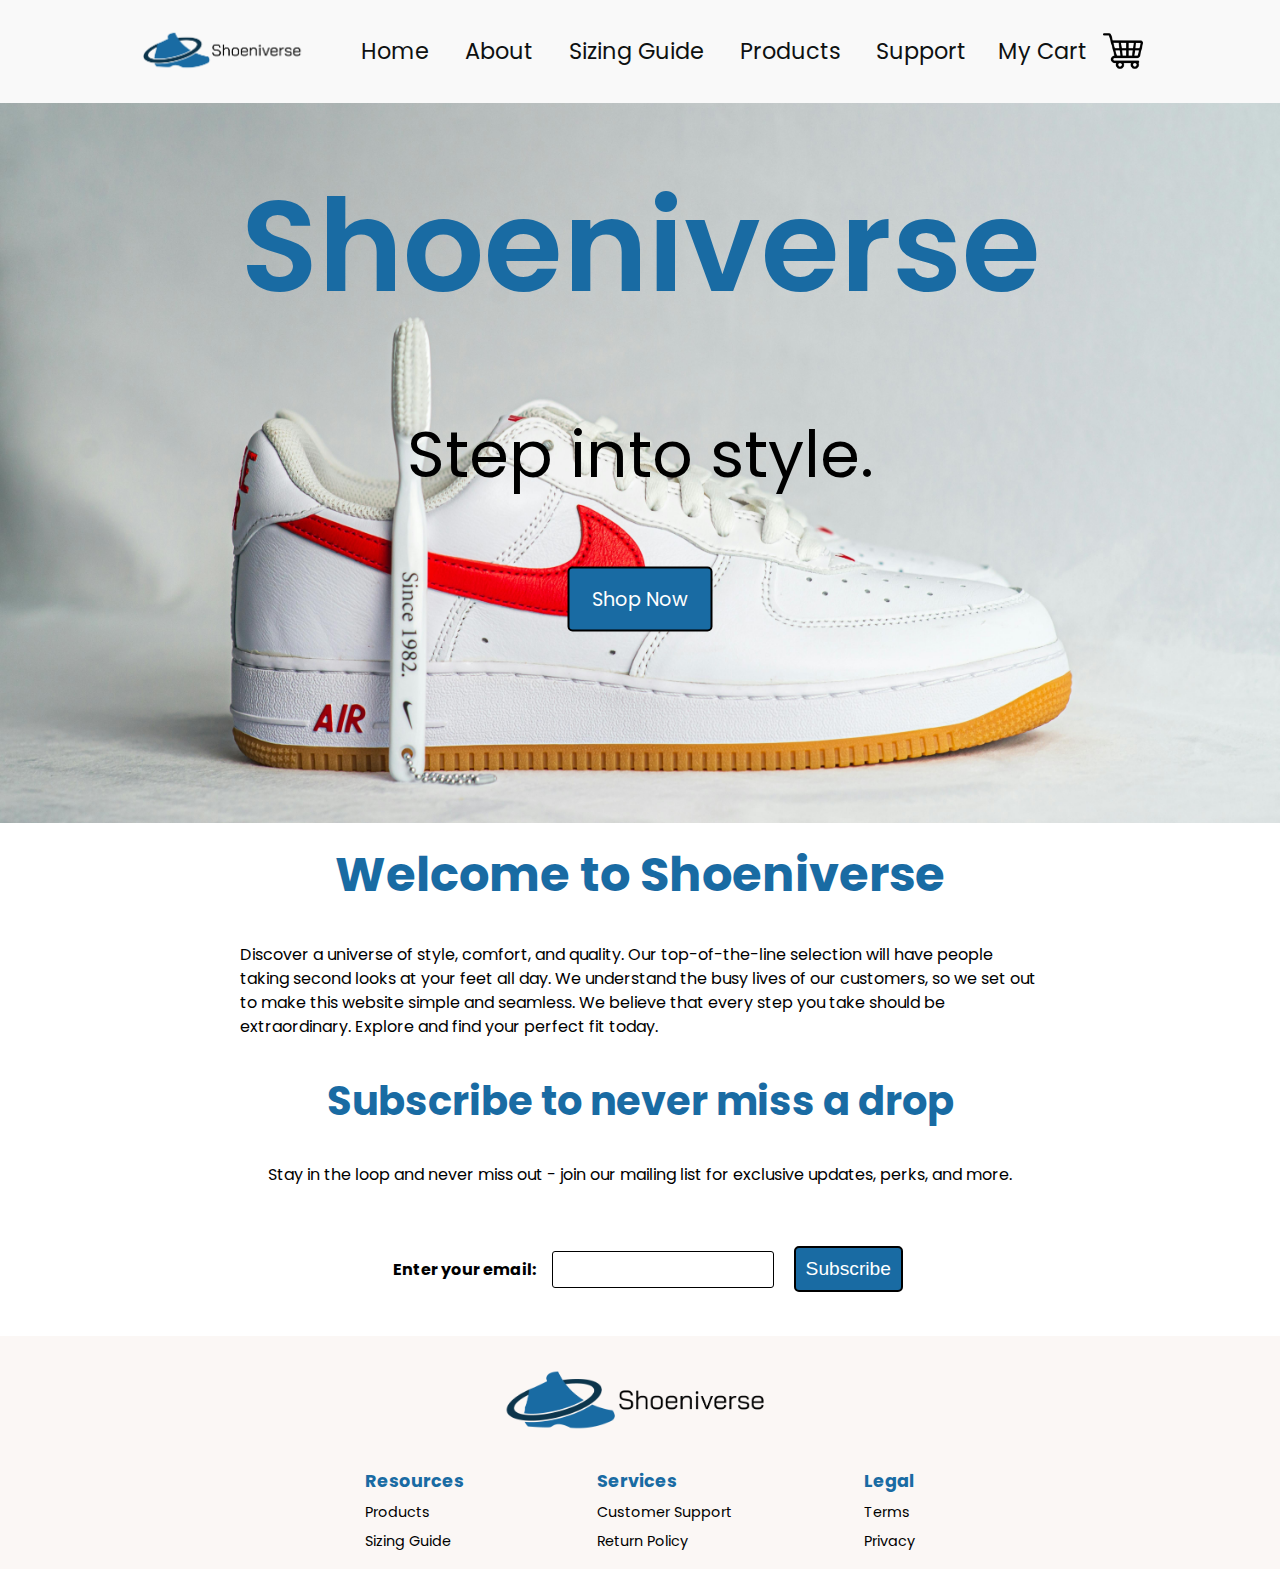
==== index.html @ a1580cce "Merge branch 'confirmationBox' into form-and-confirmation" ====
<!DOCTYPE html>
<html lang="en">

<head>
    <meta charset="UTF-8">
    <meta name="viewport" content="width=device-width, initial-scale=1.0">
    <title>Shoeniverse | Home</title>
    <link rel="stylesheet" href="styles/main.css">
    <link rel="stylesheet" href="styles/home.css">
    <script src="scripts/script.js" defer></script>
</head>

<body>
    <header>
        <nav>
            <img id="nav-logo" src="img/shoeniverseLogo.png" alt="logo of a shoe surrounded by a ring of Saturn"
                width="1421" height="572">
            <div class="navLinks">
                <a href="index.html">Home</a>
                <a href="about.html">About</a>
                <a href="sizing.html">Sizing Guide</a>
                <a href="product.html">Products</a>
                <a href="faq.html">Support</a>
            </div>
            <div class="rightNav">
                <a href="cart.html">My Cart</a>
                <img src="img/shopping-cart.png" alt="" height="40">
            </div>
        </nav>
    </header>

    <section class="heroImg">
        <div class="heroText">
            <h1>Shoeniverse</h1>
            <p>Step into style.</p>
            <a href="product.html" class="heroButton">Shop Now</a>
        </div>
    </section>

    <section class="welcome">
        <h2>Welcome to Shoeniverse</h2>
        <p>Discover a universe of style, comfort, and quality. Our top-of-the-line selection will have people taking second looks at your feet all day. We understand the busy lives of our customers, so we set out to make this website simple and seamless. We believe that every step you take should be extraordinary. Explore and find your perfect fit today.</p>
    </section>

    <section class="newsletter">
        <div class="newsletterText">
            <h3>Subscribe to never miss a drop</h3>
            <p>Stay in the loop and never miss out - join our mailing list for exclusive updates, perks, and more.</p>
            <div class="newsletterBox">
                <label for="email">Enter your email:</label>
                <input type="email" id="newsletterEmail" name="email"
                    pattern="[A-Za-z0-9\._%+\-]+@[A-Za-z0-9\.\-]+\.[A-Za-z]{2,}">
                <button id="emailButton">Subscribe</button>
            </div>
        </div>
    </section>

    <footer>
        <img id="footerLogo" src="img/shoeniverseLogo.png" alt="logo of a shoe surrounded by a ring of Saturn"
            width="1421" height="572">
        <div class="footerElements">
            <div class="footerLinks">
                <h4>Resources</h4>
                <p>Products</p>
                <p>Sizing Guide</p>
            </div>
            <div class="footerLinks">
                <h4>Services</h4>
                <p>Customer Support</p>
                <p>Return Policy</p>
            </div>
            <div class="footerLinks">
                <h4>Legal</h4>
                <p>Terms</p>
                <p>Privacy</p>
            </div>
        </div>
    </footer>
</body>

</html>
---- styles/main.css ----
@import url("https://fonts.googleapis.com/css2?family=Open+Sans:ital,wght@0,300..800;1,300..800&family=Poppins:ital,wght@0,100;0,200;0,300;0,400;0,500;0,600;0,700;0,800;0,900;1,100;1,200;1,300;1,400;1,500;1,600;1,700;1,800;1,900&display=swap");

* {
  box-sizing: border-box;
}

/* ========== Global ======== */
body {
  font-family: "Poppins", sans-serif;
  margin: 0 auto;
}

body main {
  max-width: 80ch;
  margin: 0 auto;
  padding: 0.5rem;
}

h1 {
  font-size: 3.5rem;
  color: #196ba3;
  margin: 1rem 0;
}

h2 {
  font-size: 3rem;
  color: #196ba3;
  margin: 1rem 0;
}

h3 {
  font-size: 2.5rem;
  color: #196ba3;
  margin: 1rem 0;
}

h4 {
  font-size: 2rem;
  color: #196ba3;
  margin: 1rem 0;
}

p {
  font-size: 1rem;
  line-height: 1.5;
}

/* ========== Nav Bar ======== */
#nav-logo {
  width: 11rem;
  height: auto;
}

nav {
  background-color: #f9f9f9;
  padding: 1rem;
  display: flex;
  flex-wrap: wrap;
  justify-content: center;
  align-items: center;
}

nav a {
  white-space: nowrap;
  text-decoration: none;
  color: #0e1111;
  font-size: 1.4rem;
  padding: 0 1rem;
}

nav a:hover {
  color: #196ba3;
}

.navLinks {
  display: inline-block;
  margin-left: 2rem;
}

.rightNav {
  display: flex;
  align-items: center;
}

/* Footer */

footer {
  background-color: #fbf7f5;
  padding: 0.5rem;
}

#footerLogo {
  display: block;
  margin: 0 auto;
  width: 18rem;
  height: auto;
}

.footerElements {
  max-width: 80ch;
  margin: 0 auto;
  display: flex;

  flex-direction: row;
  justify-content: space-evenly;
}

.footerElements h4 {
  font-size: 1.1rem;
  margin: 0.5rem 0;
}

.footerElements p {
  font-size: 0.9rem;
  margin: 0.5rem 0;
}

.footerLinks {
  margin: 0 0.5rem;
}
---- styles/home.css ----
/* Hero */

.heroImg {
  background-image: url(/img/shoeHero.jpg);
  background-position: center;
  background-repeat: no-repeat;
  background-size: cover;
  position: relative;
  height: 80vh;
}

.heroText {
  text-align: center;
  position: absolute;
  top: 50%;
  left: 50%;
  transform: translate(-50%, -50%);
  color: black;
}

.heroText h1 {
  font-size: 8rem;
  font-weight: 600;
}

.heroText p {
  font-size: 4rem;
}

.heroButton {
  padding: 1rem 1.4rem;
  border: black 2px solid;
  color: black;
  font-size: 1.2rem;
  display: inline-block;
  text-decoration: none;
  border-radius: 5px;
  background-color: #196ba3;
  color: white;
  cursor: pointer;
  margin-bottom: 10rem;
}

/* Welcome */

.welcome {
  display: flex;
  flex-direction: column;
  align-items: center;
  margin: 0 auto;
  max-width: 80ch;
}

/* Newsletter */

.newsletter {
  display: flex;
  flex-direction: column;
  align-items: center;
  margin: 0 auto;
  max-width: 80ch;
}

.newsletterText {
  display: flex;
  flex-direction: column;
  justify-content: center;
  align-items: center;
}

.newsletterBox {
  display: flex;
  align-items: center;
  justify-content: center;
  margin: 2rem;
}

.newsletterBox label {
  margin: 1rem;
  font-weight: bold;
}

input[type="email"] {
  min-width: 30ch;
  padding: 10px;
  margin: 1rem 0rem;
  border: 1px solid black;
  border-radius: 3px;
}

#emailButton {
  padding: 1.2rem;
  padding: 10px;
  margin: 8px 0px;
  margin-left: 1.2rem;
  cursor: pointer;
  background-color: #196ba3;
  color: white;
  font-size: 1.2rem;
  border: 2px solid black;
  border-radius: 5px;
}

@media only screen and (max-width: 1050px) {
  .heroText h1 {
    font-size: 5rem;
  }

  .heroText p {
    font-size: 3rem;
  }
}

@media only screen and (max-width: 600px) {
  .heroText h1 {
    font-size: 3rem;
  }

  .heroText p {
    font-size: 2rem;
  }
}
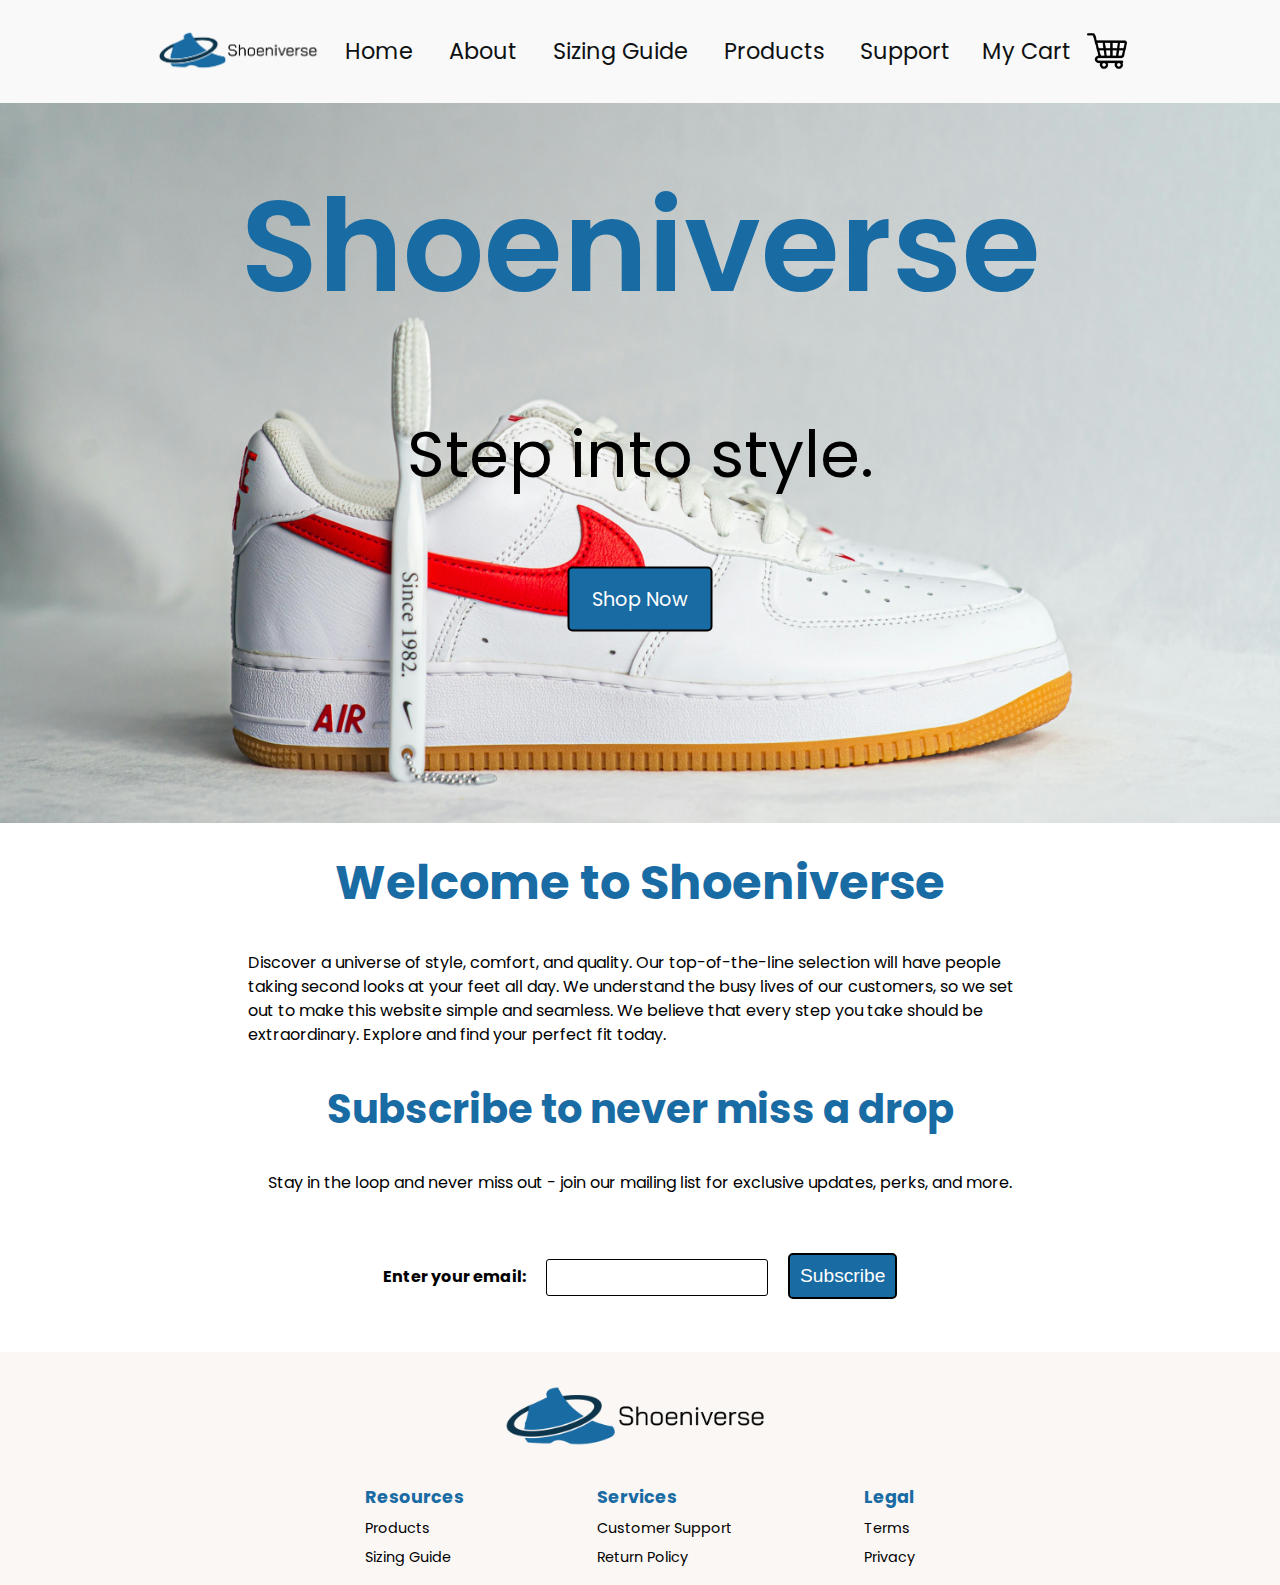
==== commit ce427314: "v1.1" ====
--- a/index.html
+++ b/index.html
@@ -37,23 +37,27 @@
         </div>
     </section>
 
-    <section class="welcome">
-        <h2>Welcome to Shoeniverse</h2>
-        <p>Discover a universe of style, comfort, and quality. Our top-of-the-line selection will have people taking second looks at your feet all day. We understand the busy lives of our customers, so we set out to make this website simple and seamless. We believe that every step you take should be extraordinary. Explore and find your perfect fit today.</p>
-    </section>
+    <main>
+        <section class="welcome">
+            <h2>Welcome to Shoeniverse</h2>
+            <p>Discover a universe of style, comfort, and quality. Our top-of-the-line selection will have people taking
+                second looks at your feet all day. We understand the busy lives of our customers, so we set out to make
+                this website simple and seamless. We believe that every step you take should be extraordinary. Explore
+                and find your perfect fit today.</p>
+        </section>
 
-    <section class="newsletter">
-        <div class="newsletterText">
+        <section class="newsletter">
             <h3>Subscribe to never miss a drop</h3>
-            <p>Stay in the loop and never miss out - join our mailing list for exclusive updates, perks, and more.</p>
+            <p>Stay in the loop and never miss out - join our mailing list for exclusive updates, perks, and more.
+            </p>
             <div class="newsletterBox">
-                <label for="email">Enter your email:</label>
+                <label for="newsletterEmail">Enter your email:</label>
                 <input type="email" id="newsletterEmail" name="email"
                     pattern="[A-Za-z0-9\._%+\-]+@[A-Za-z0-9\.\-]+\.[A-Za-z]{2,}">
                 <button id="emailButton">Subscribe</button>
             </div>
-        </div>
-    </section>
+        </section>
+    </main>
 
     <footer>
         <img id="footerLogo" src="img/shoeniverseLogo.png" alt="logo of a shoe surrounded by a ring of Saturn"
--- a/styles/main.css
+++ b/styles/main.css
@@ -74,7 +74,7 @@
 
 .navLinks {
   display: inline-block;
-  margin-left: 2rem;
+  text-align: center;
 }
 
 .rightNav {
--- a/styles/home.css
+++ b/styles/home.css
@@ -47,8 +47,10 @@
   display: flex;
   flex-direction: column;
   align-items: center;
-  margin: 0 auto;
-  max-width: 80ch;
+}
+
+.welcome h2 {
+  text-align: center;
 }
 
 /* Newsletter */
@@ -57,33 +59,29 @@
   display: flex;
   flex-direction: column;
   align-items: center;
-  margin: 0 auto;
-  max-width: 80ch;
+  justify-content: center;
+}
+
+.newsletter h3 {
+  text-align: center;
 }
 
 .newsletterText {
-  display: flex;
-  flex-direction: column;
-  justify-content: center;
-  align-items: center;
 }
 
 .newsletterBox {
-  display: flex;
-  align-items: center;
-  justify-content: center;
-  margin: 2rem;
+  text-align: center;
+  margin: 2rem 1rem;
 }
 
 .newsletterBox label {
-  margin: 1rem;
   font-weight: bold;
 }
 
 input[type="email"] {
   min-width: 30ch;
   padding: 10px;
-  margin: 1rem 0rem;
+  margin: 1rem 1rem;
   border: 1px solid black;
   border-radius: 3px;
 }
@@ -92,7 +90,6 @@
   padding: 1.2rem;
   padding: 10px;
   margin: 8px 0px;
-  margin-left: 1.2rem;
   cursor: pointer;
   background-color: #196ba3;
   color: white;
@@ -113,10 +110,15 @@
 
 @media only screen and (max-width: 600px) {
   .heroText h1 {
-    font-size: 3rem;
+    font-size: 2.9rem;
   }
-
   .heroText p {
     font-size: 2rem;
   }
+  .welcome h2 {
+    font-size: 2.7rem;
+  }
+  .newsletter h3 {
+    font-size: 2rem;
+  }
 }
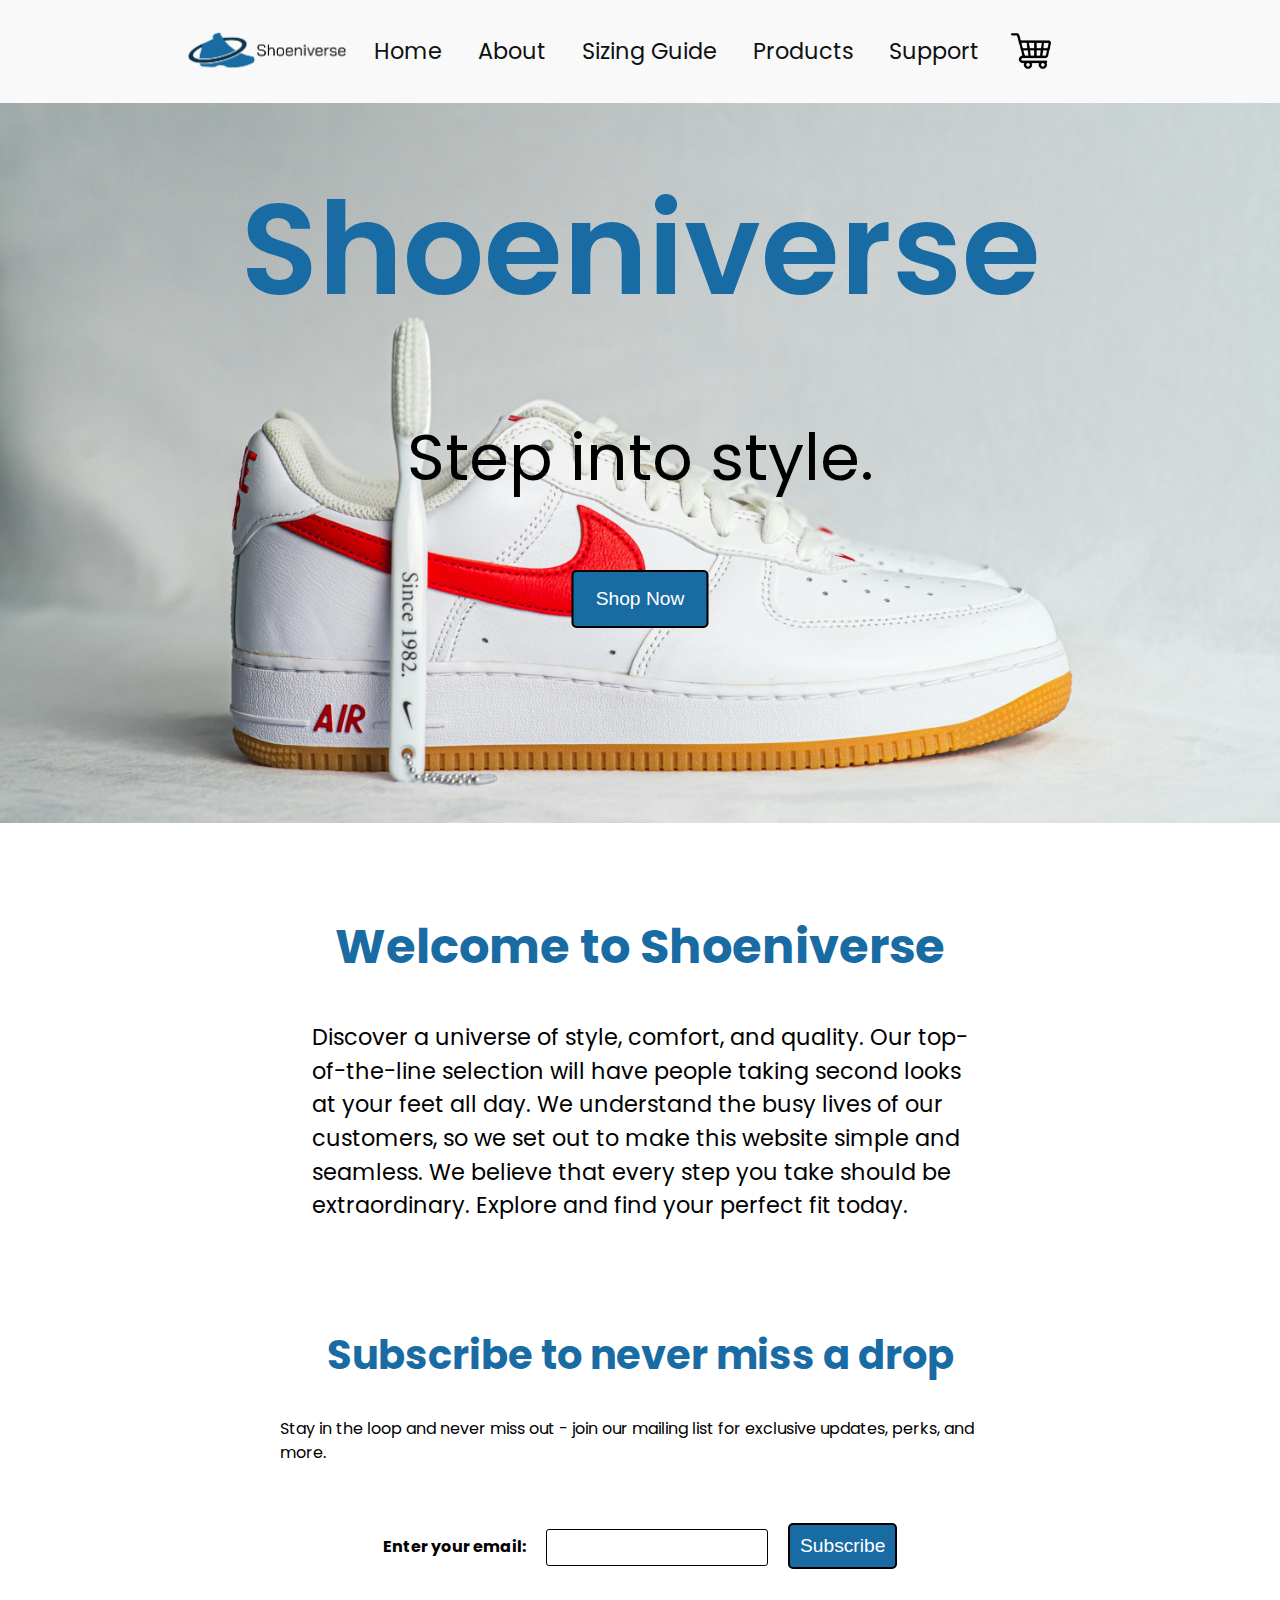
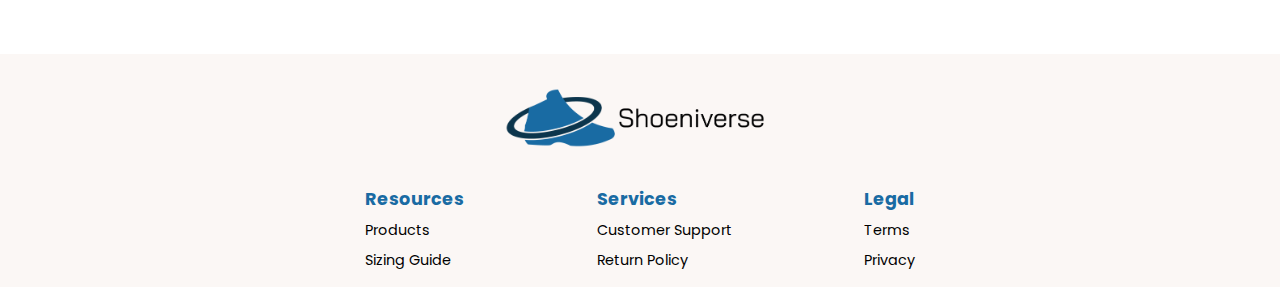
==== commit d743a167: "Merge branch 'main' into cart-implementation" ====
--- a/index.html
+++ b/index.html
@@ -6,6 +6,7 @@
     <meta name="viewport" content="width=device-width, initial-scale=1.0">
     <title>Shoeniverse | Home</title>
     <link rel="stylesheet" href="styles/main.css">
+    <script defer src="scripts/cartCount.js"></script>
     <link rel="stylesheet" href="styles/home.css">
     <script src="scripts/script.js" defer></script>
 </head>
@@ -23,19 +24,23 @@
                 <a href="faq.html">Support</a>
             </div>
             <div class="rightNav">
-                <a href="cart.html">My Cart</a>
-                <img src="img/shopping-cart.png" alt="" height="40">
+                <div class="cart-icon">
+                    <a href="cart.html">
+                        <img src="/img/shopping-cart.png" alt="Cart" height="40">
+                        <span class="cart-count" id="cart-count">0</span>
+                    </a>
+                </div>
             </div>
         </nav>
     </header>
 
-    <section class="heroImg">
-        <div class="heroText">
-            <h1>Shoeniverse</h1>
-            <p>Step into style.</p>
-            <a href="product.html" class="heroButton">Shop Now</a>
-        </div>
-    </section>
+<section class="heroImg">
+    <div class="heroText">
+        <h1>Shoeniverse</h1>
+        <p>Step into style.</p>
+        <button class="heroButton">Shop Now</button>
+    </div>
+</section>
 
     <main>
         <section class="welcome">
--- a/styles/main.css
+++ b/styles/main.css
@@ -78,8 +78,122 @@
 }
 
 .rightNav {
-  display: flex;
-  align-items: center;
+    display: flex;
+    justify-content: center;
+    align-items: center ;
+    margin-right: 2rem;
+}
+
+.cart-icon {
+    position: relative;
+    display: inline-block;
+}
+
+.cart-count {
+    position: absolute;
+    top: -8px;
+    right: -8px;
+    background-color: #ff4444;
+    color: white;
+    border-radius: 50%;
+    width: 20px;
+    height: 20px;
+    display: flex;
+    align-items: center;
+    justify-content: center;
+    font-size: 12px;
+    font-weight: bold;
+    min-width: 20px;
+    padding: 2px;
+    box-shadow: 0 2px 4px rgba(0,0,0,0.2);
+    z-index: 1;
+}
+
+.cart-icon a {
+    text-decoration: none;
+    display: flex;
+    align-items: center;
+}
+
+.cart-icon a:hover {
+    opacity: 0.8;
+}
+
+/* Hero */
+
+.heroImg {
+    background-image: url(/img/shoeHero.jpg);
+    background-position: center;
+    background-repeat: no-repeat;
+    background-size: cover;
+    position: relative;
+    height: 80vh;
+}
+
+.heroText {
+    text-align: center;
+    position: absolute;
+    top: 50%;
+    left: 50%;
+    transform: translate(-50%, -50%);
+    color: black;
+}
+
+.heroText h1 {
+    font-size: 10rem;
+    font-weight: 600;
+    color: #196ba3;
+}
+
+.heroText p {
+    font-size: 4rem;
+}
+
+.heroButton {
+    padding: 1rem 1.4rem;
+    border: black 2px solid;
+    color: black;
+    font-size: 1.2rem;
+    display: inline-block;
+    text-decoration: none;
+    border-radius: 5px;
+    background-color: #196ba3;
+    color: white;
+    cursor: pointer;
+}
+
+/* Welcome */
+
+.welcome {
+    display: flex;
+    flex-direction: column;
+    align-items: center;
+    margin: 4rem;
+}
+
+.welcome h2 {
+    font-size: 3rem;
+    color: #196ba3;
+}
+
+.welcome p {
+    font-size: 1.4rem;
+}
+
+/* Newsletter */
+
+.newsletter {
+    display: flex;
+    flex-direction: column;
+    align-items: center;
+    margin: 2rem;
+}
+
+.newsletterText {
+    display: flex;
+    flex-direction: column;
+    justify-content: center;
+    align-items: center;
 }
 
 /* Footer */
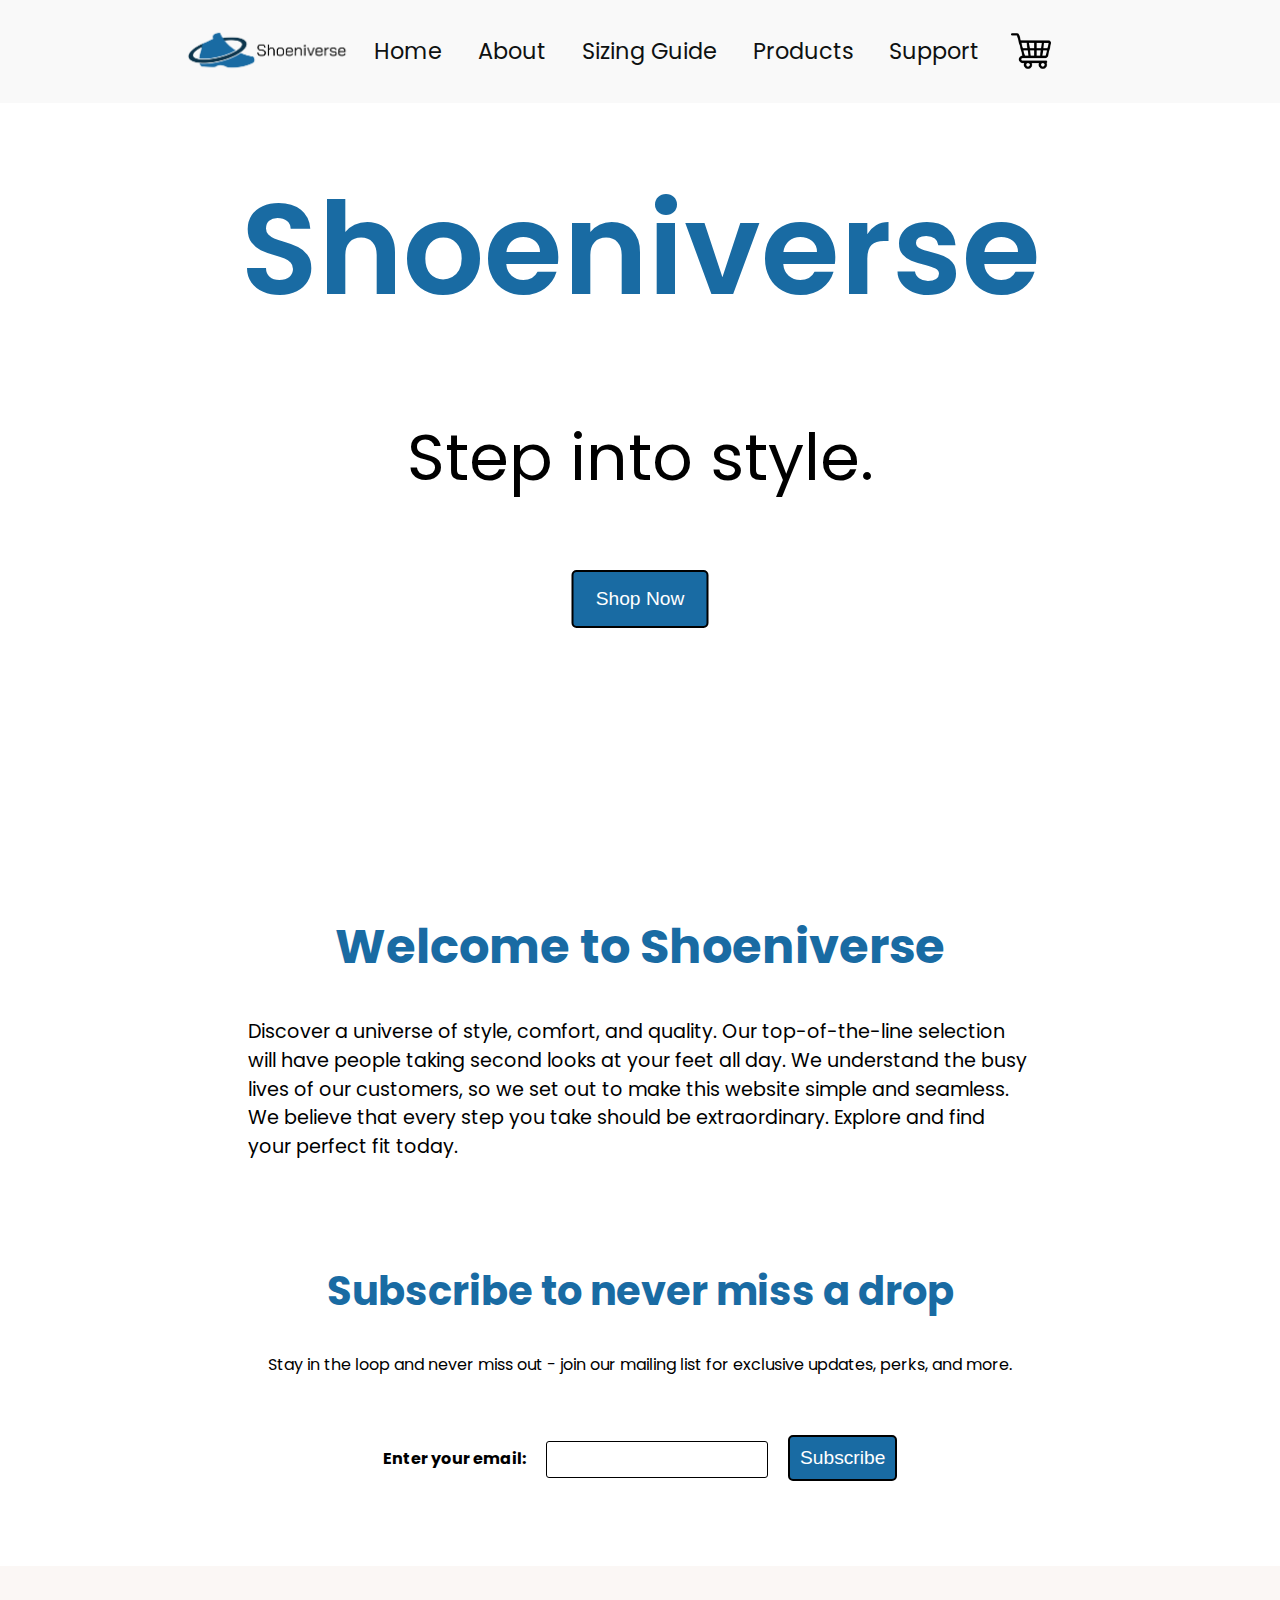
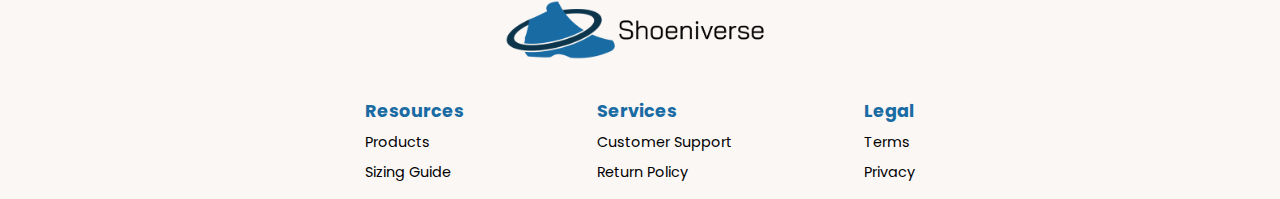
==== commit f51466fb: "fix img paths" ====
--- a/index.html
+++ b/index.html
@@ -26,7 +26,7 @@
             <div class="rightNav">
                 <div class="cart-icon">
                     <a href="cart.html">
-                        <img src="/img/shopping-cart.png" alt="Cart" height="40">
+                        <img src="img/shopping-cart.png" alt="Cart" height="40">
                         <span class="cart-count" id="cart-count">0</span>
                     </a>
                 </div>
--- a/styles/main.css
+++ b/styles/main.css
@@ -6,7 +6,7 @@
 
 /* ========== Global ======== */
 body {
-  font-family: "Poppins", sans-serif;
+  font-family: "Poppins", Calibri, sans-serif;
   margin: 0 auto;
 }
 
@@ -78,122 +78,45 @@
 }
 
 .rightNav {
-    display: flex;
-    justify-content: center;
-    align-items: center ;
-    margin-right: 2rem;
+  display: flex;
+  justify-content: center;
+  align-items: center;
+  margin-right: 2rem;
 }
 
 .cart-icon {
-    position: relative;
-    display: inline-block;
+  position: relative;
+  display: inline-block;
 }
 
 .cart-count {
-    position: absolute;
-    top: -8px;
-    right: -8px;
-    background-color: #ff4444;
-    color: white;
-    border-radius: 50%;
-    width: 20px;
-    height: 20px;
-    display: flex;
-    align-items: center;
-    justify-content: center;
-    font-size: 12px;
-    font-weight: bold;
-    min-width: 20px;
-    padding: 2px;
-    box-shadow: 0 2px 4px rgba(0,0,0,0.2);
-    z-index: 1;
+  position: absolute;
+  top: 0px;
+  right: 1px;
+  background-color: #eb0000;
+  color: white;
+  border-radius: 50%;
+  width: 20px;
+  height: 20px;
+  display: flex;
+  align-items: center;
+  justify-content: center;
+  font-size: 12px;
+  font-weight: bold;
+  min-width: 20px;
+  padding: 2px;
+  box-shadow: 0 2px 4px rgba(0, 0, 0, 0.2);
+  z-index: 1;
 }
 
 .cart-icon a {
-    text-decoration: none;
-    display: flex;
-    align-items: center;
+  text-decoration: none;
+  display: flex;
+  align-items: center;
 }
 
 .cart-icon a:hover {
-    opacity: 0.8;
-}
-
-/* Hero */
-
-.heroImg {
-    background-image: url(/img/shoeHero.jpg);
-    background-position: center;
-    background-repeat: no-repeat;
-    background-size: cover;
-    position: relative;
-    height: 80vh;
-}
-
-.heroText {
-    text-align: center;
-    position: absolute;
-    top: 50%;
-    left: 50%;
-    transform: translate(-50%, -50%);
-    color: black;
-}
-
-.heroText h1 {
-    font-size: 10rem;
-    font-weight: 600;
-    color: #196ba3;
-}
-
-.heroText p {
-    font-size: 4rem;
-}
-
-.heroButton {
-    padding: 1rem 1.4rem;
-    border: black 2px solid;
-    color: black;
-    font-size: 1.2rem;
-    display: inline-block;
-    text-decoration: none;
-    border-radius: 5px;
-    background-color: #196ba3;
-    color: white;
-    cursor: pointer;
-}
-
-/* Welcome */
-
-.welcome {
-    display: flex;
-    flex-direction: column;
-    align-items: center;
-    margin: 4rem;
-}
-
-.welcome h2 {
-    font-size: 3rem;
-    color: #196ba3;
-}
-
-.welcome p {
-    font-size: 1.4rem;
-}
-
-/* Newsletter */
-
-.newsletter {
-    display: flex;
-    flex-direction: column;
-    align-items: center;
-    margin: 2rem;
-}
-
-.newsletterText {
-    display: flex;
-    flex-direction: column;
-    justify-content: center;
-    align-items: center;
+  opacity: 0.8;
 }
 
 /* Footer */
--- a/styles/home.css
+++ b/styles/home.css
@@ -1,7 +1,7 @@
 /* Hero */
 
 .heroImg {
-  background-image: url(/img/shoeHero.jpg);
+  background-image: url(img/shoeHero.jpg);
   background-position: center;
   background-repeat: no-repeat;
   background-size: cover;
@@ -47,10 +47,16 @@
   display: flex;
   flex-direction: column;
   align-items: center;
+  margin: 4rem 0;
 }
 
 .welcome h2 {
   text-align: center;
+  font-size: 3rem;
+}
+
+.welcome p {
+  font-size: 1.2rem;
 }
 
 /* Newsletter */
@@ -60,6 +66,7 @@
   flex-direction: column;
   align-items: center;
   justify-content: center;
+  margin: 2rem 0;
 }
 
 .newsletter h3 {
@@ -102,7 +109,6 @@
   .heroText h1 {
     font-size: 5rem;
   }
-
   .heroText p {
     font-size: 3rem;
   }
@@ -116,7 +122,10 @@
     font-size: 2rem;
   }
   .welcome h2 {
-    font-size: 2.7rem;
+    font-size: 2.6rem;
+  }
+  .welcome p {
+    font-size: 1rem;
   }
   .newsletter h3 {
     font-size: 2rem;
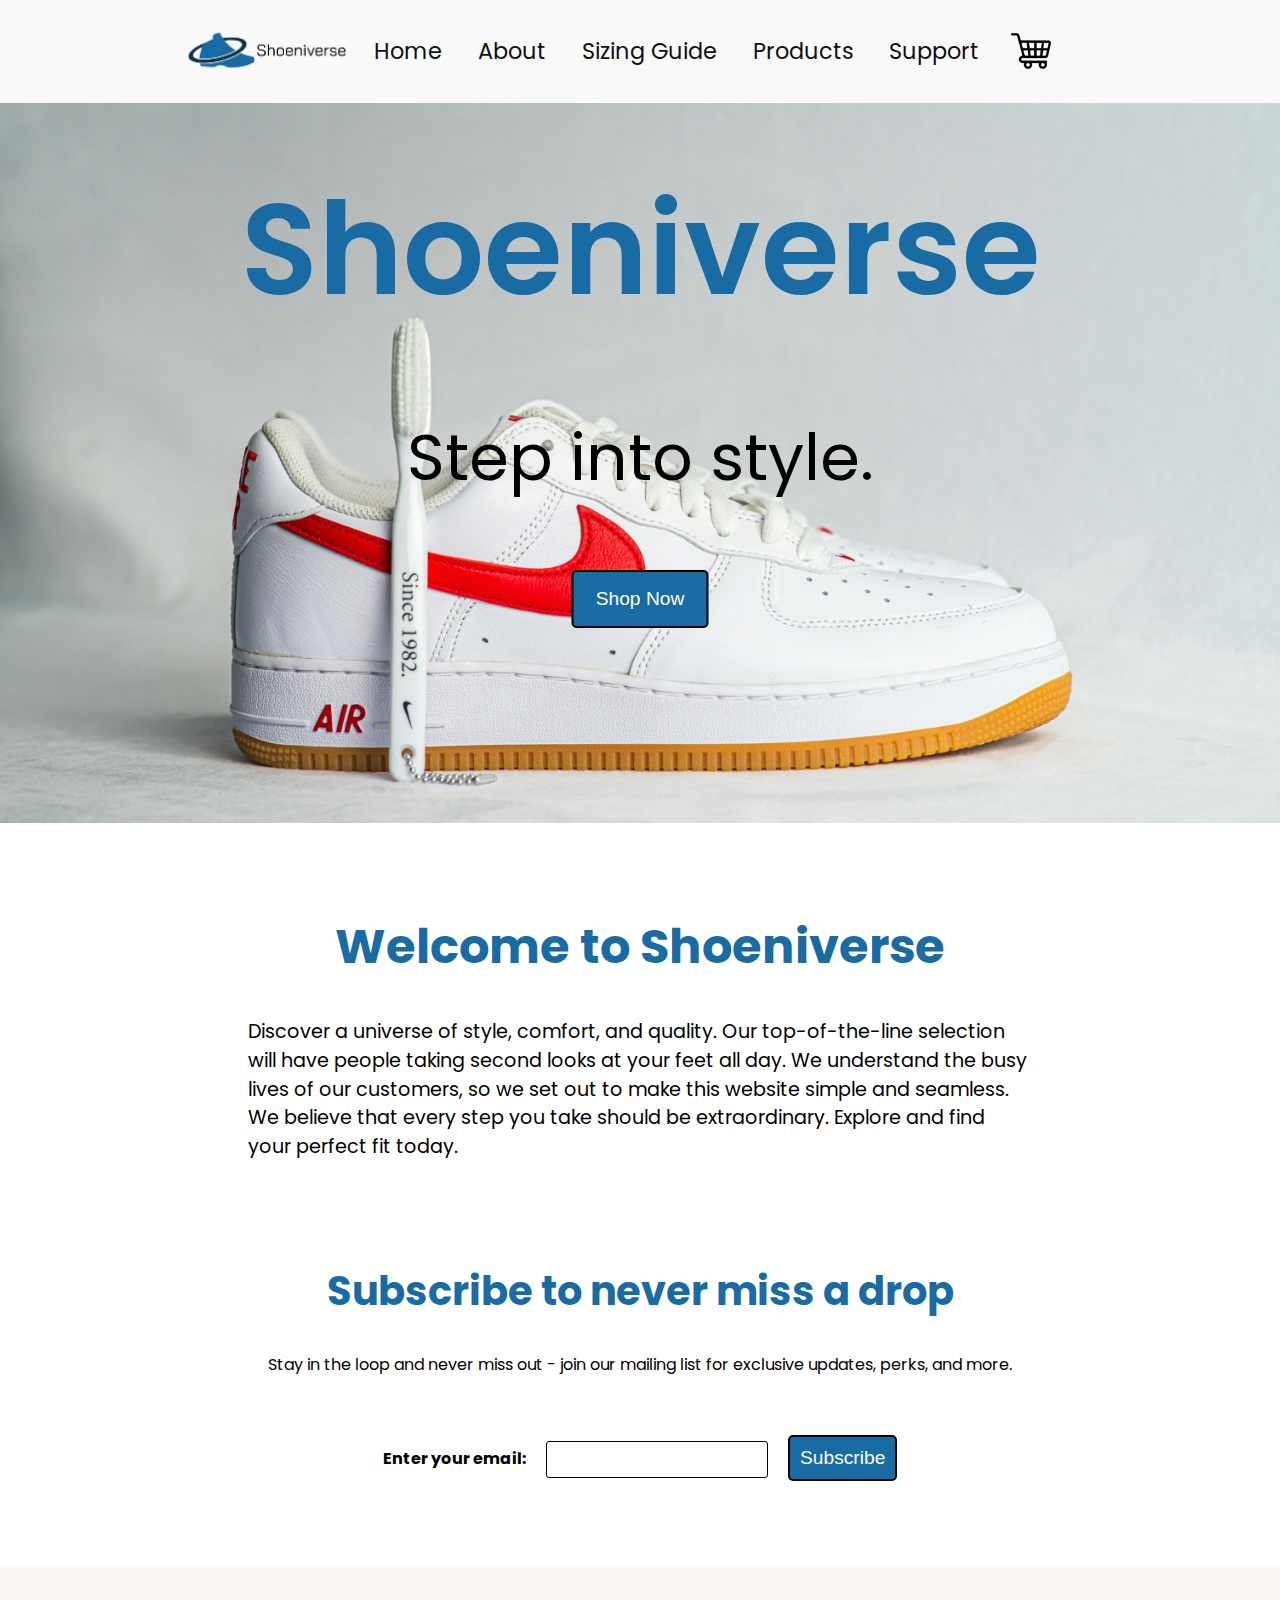
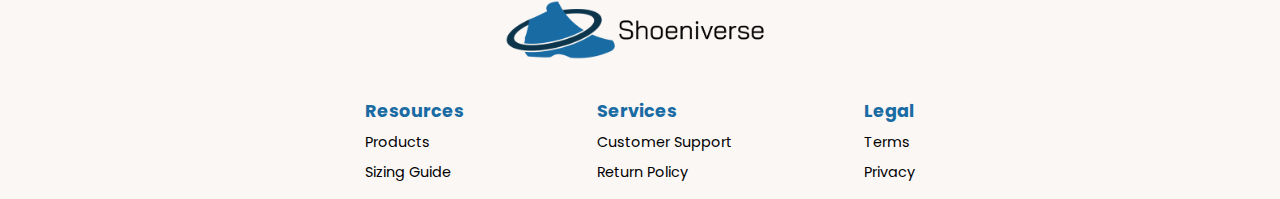
==== commit d48bf6e0: "updated footer links" ====
--- a/index.html
+++ b/index.html
@@ -70,18 +70,18 @@
         <div class="footerElements">
             <div class="footerLinks">
                 <h4>Resources</h4>
-                <p>Products</p>
-                <p>Sizing Guide</p>
+                <a class="footerTag" href="product.html"><p>Products</p></a>
+                <a class="footerTag" href="sizing.html"><p>Sizing Guide</p></a>
             </div>
             <div class="footerLinks">
                 <h4>Services</h4>
-                <p>Customer Support</p>
-                <p>Return Policy</p>
+                <a class="footerTag" href="faq.html"><p>Customer Support</p></a>
+                <a class="footerTag" href="faq.html"><p>Return Policy</p></a>
             </div>
             <div class="footerLinks">
                 <h4>Legal</h4>
-                <p>Terms</p>
-                <p>Privacy</p>
+                <a class="footerTag" href="faq.html"><p>Terms</p></a>
+                <a class="footerTag" href="faq.html"><p>Privacy</p></a>
             </div>
         </div>
     </footer>
--- a/styles/main.css
+++ b/styles/main.css
@@ -155,3 +155,13 @@
 .footerLinks {
   margin: 0 0.5rem;
 }
+
+.footerTag {
+  text-decoration: none;
+  color: inherit;
+}
+
+.footerTag:hover {
+  text-decoration: underline;
+  color: #196ba3;
+}--- a/styles/home.css
+++ b/styles/home.css
@@ -1,7 +1,7 @@
 /* Hero */
 
 .heroImg {
-  background-image: url(img/shoeHero.jpg);
+  background-image: url(../img/shoeHero.jpg);
   background-position: center;
   background-repeat: no-repeat;
   background-size: cover;
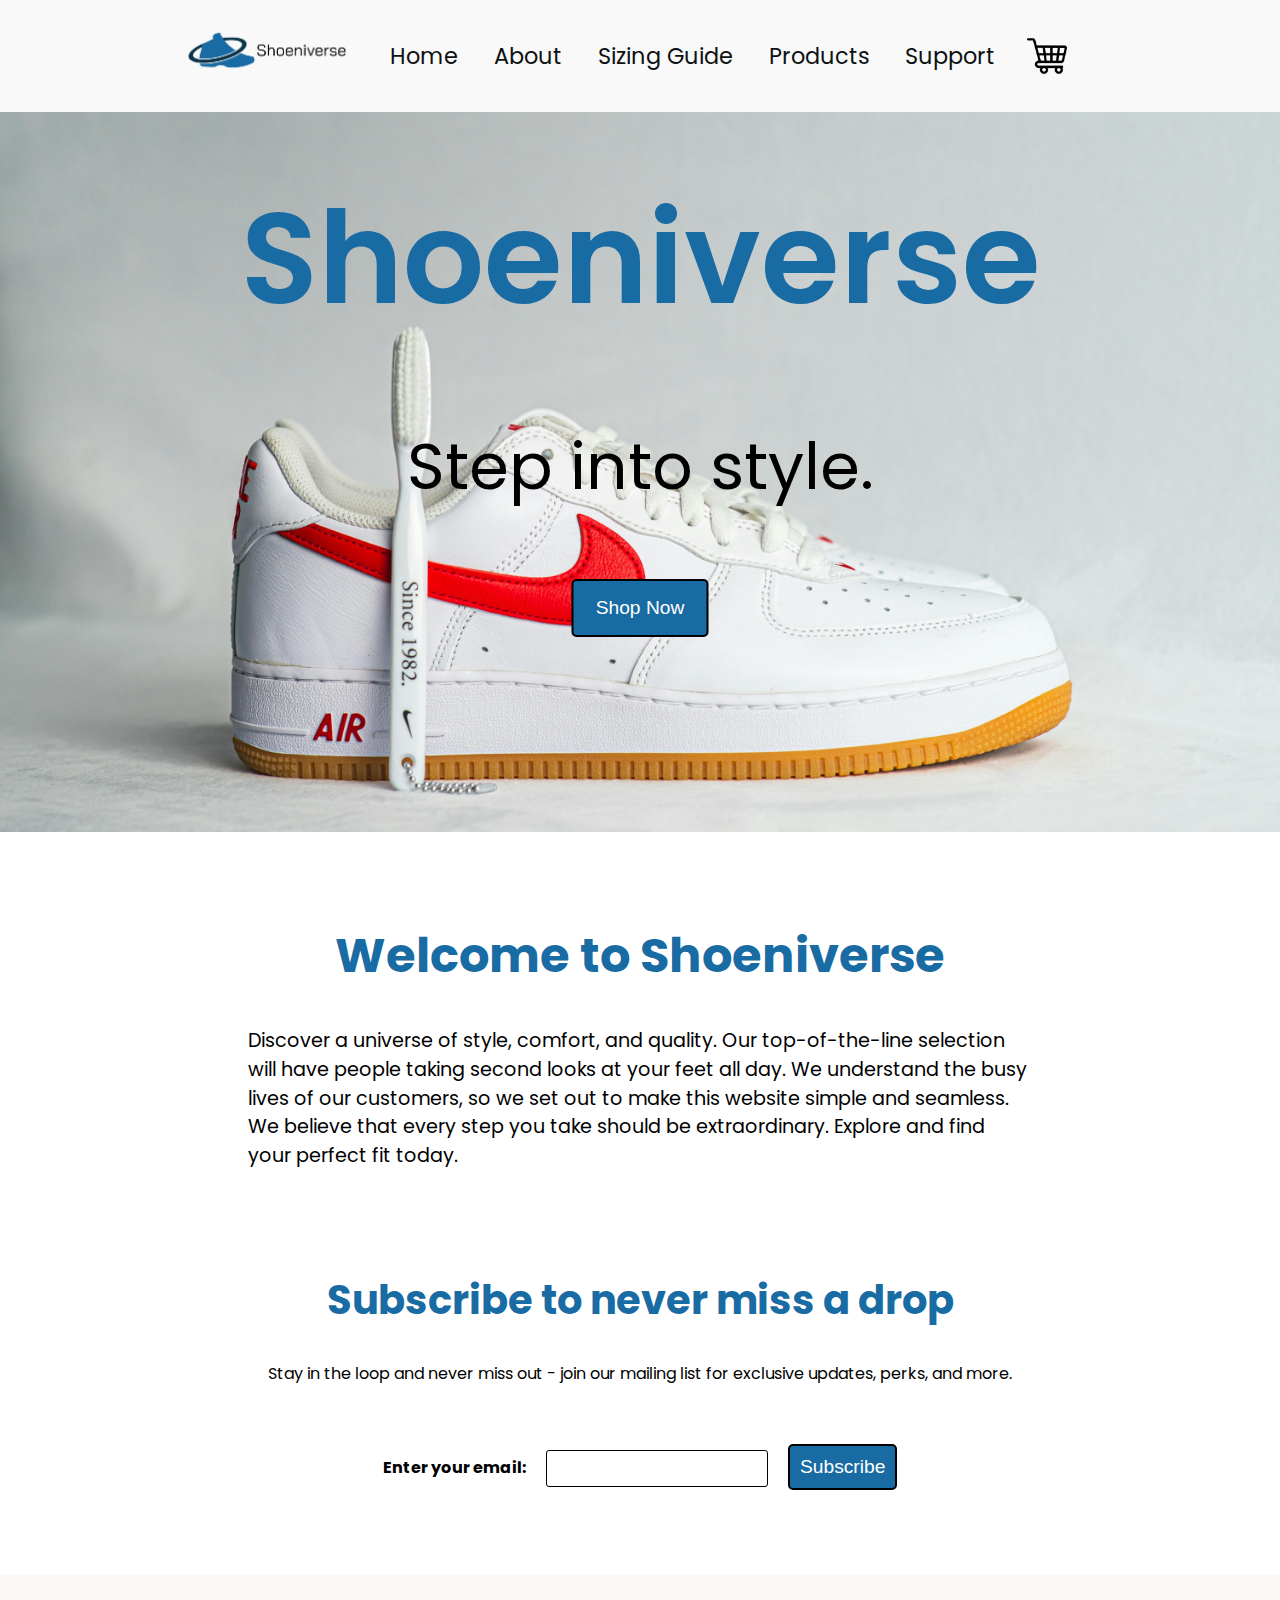
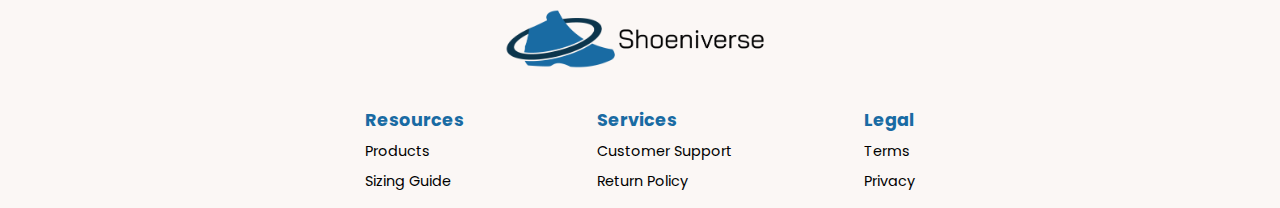
==== commit 66165910: "added anchor to nav logo on all pages to redirect home" ====
--- a/index.html
+++ b/index.html
@@ -14,8 +14,10 @@
 <body>
     <header>
         <nav>
-            <img id="nav-logo" src="img/shoeniverseLogo.png" alt="logo of a shoe surrounded by a ring of Saturn"
-                width="1421" height="572">
+            <a href="index.html">
+                <img id="nav-logo" src="img/shoeniverseLogo.png" alt="logo of a shoe surrounded by a ring of Saturn"
+                    width="1421" height="572">
+            </a>
             <div class="navLinks">
                 <a href="index.html">Home</a>
                 <a href="about.html">About</a>
--- a/styles/main.css
+++ b/styles/main.css
@@ -164,4 +164,8 @@
 .footerTag:hover {
   text-decoration: underline;
   color: #196ba3;
+}
+
+.footerTag:active {
+  text-decoration: none;
 }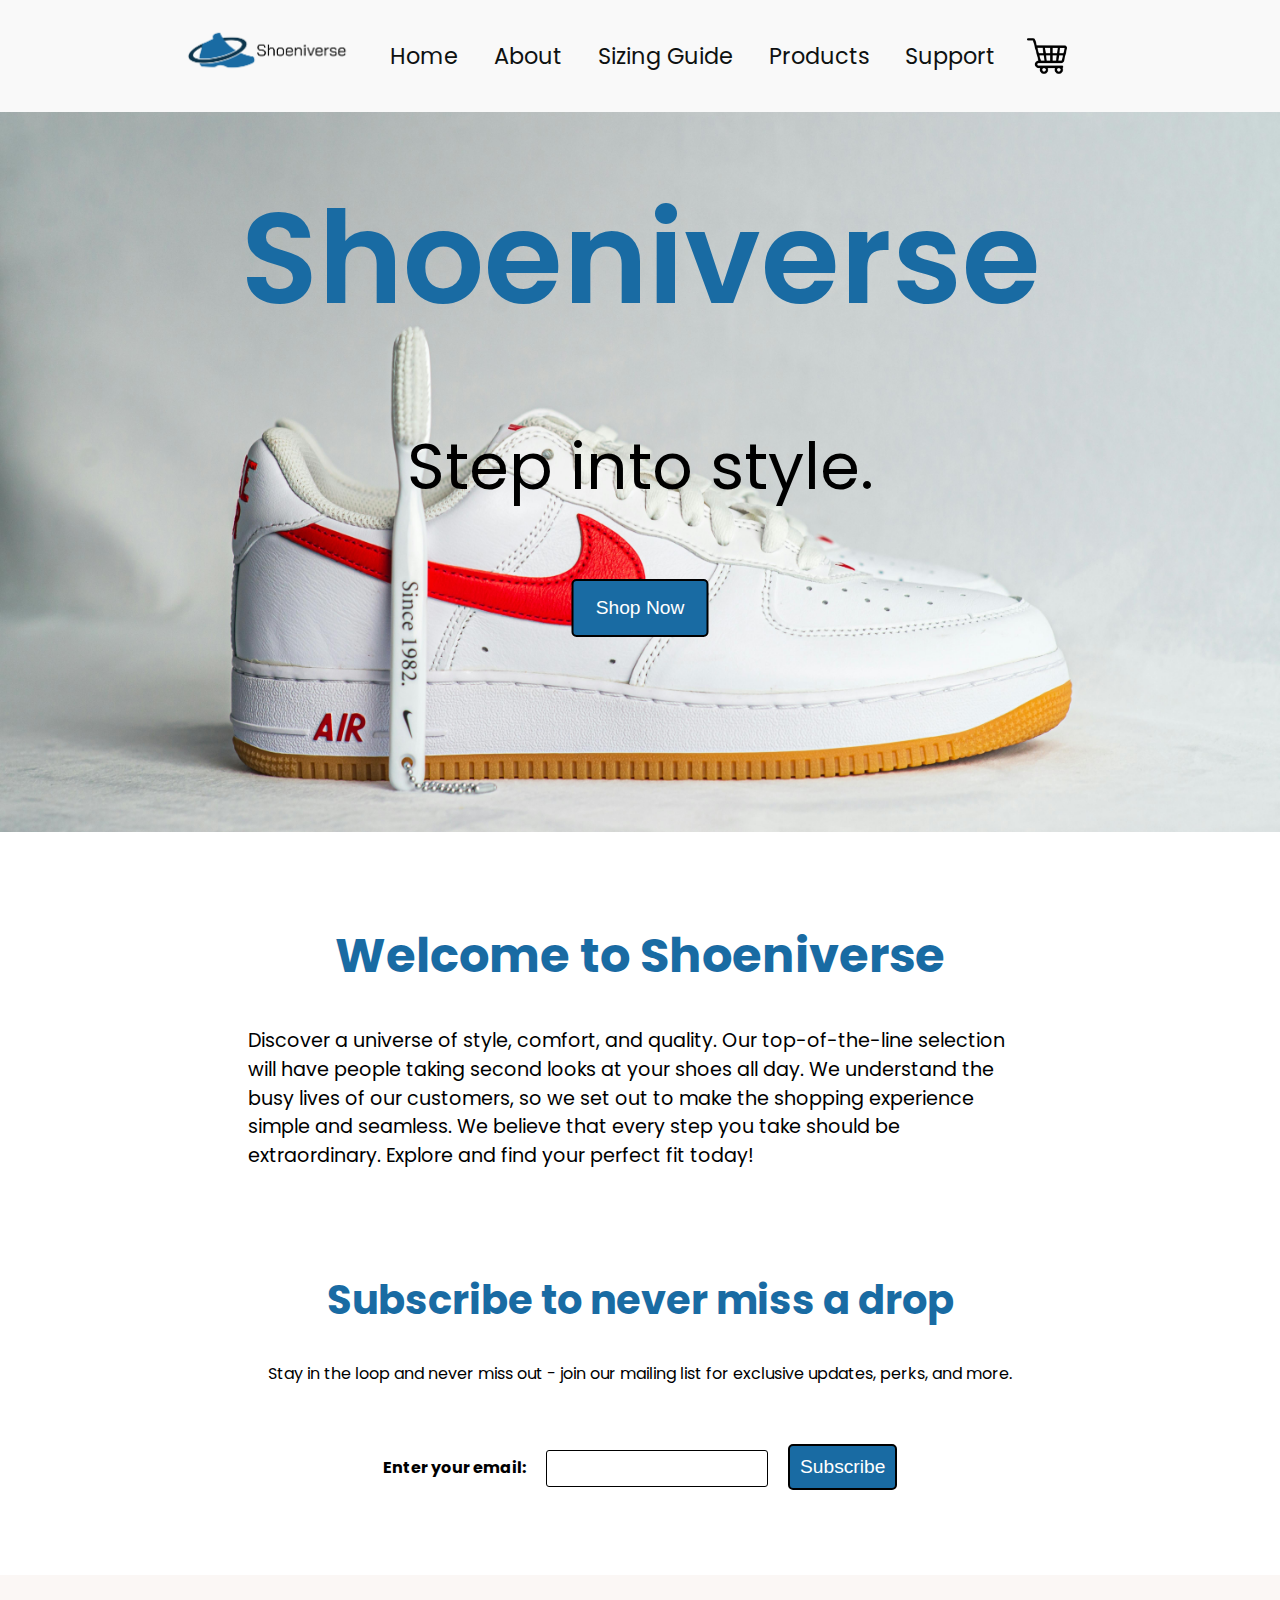
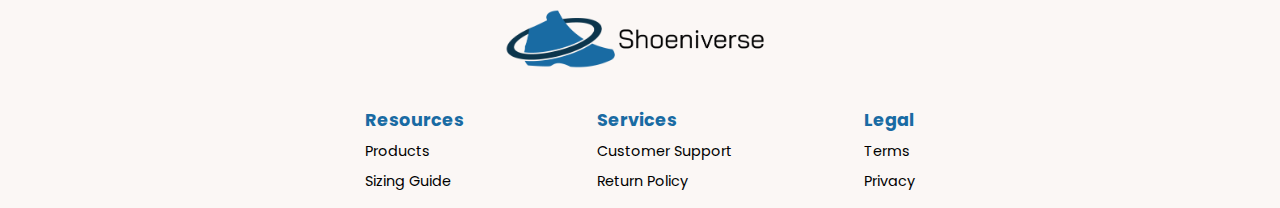
==== commit 65920ea9: "Update index.html" ====
--- a/index.html
+++ b/index.html
@@ -36,21 +36,22 @@
         </nav>
     </header>
 
-<section class="heroImg">
-    <div class="heroText">
-        <h1>Shoeniverse</h1>
-        <p>Step into style.</p>
-        <button class="heroButton">Shop Now</button>
-    </div>
-</section>
+    <section class="heroImg">
+        <div class="heroText">
+            <h1>Shoeniverse</h1>
+            <p>Step into style.</p>
+            <button class="heroButton">Shop Now</button>
+        </div>
+    </section>
 
     <main>
         <section class="welcome">
             <h2>Welcome to Shoeniverse</h2>
             <p>Discover a universe of style, comfort, and quality. Our top-of-the-line selection will have people taking
-                second looks at your feet all day. We understand the busy lives of our customers, so we set out to make
-                this website simple and seamless. We believe that every step you take should be extraordinary. Explore
-                and find your perfect fit today.</p>
+                second looks at your shoes all day. We understand the busy lives of our customers, so we set out to make
+                the shopping experience simple and seamless. We believe that every step you take should be
+                extraordinary. Explore
+                and find your perfect fit today!</p>
         </section>
 
         <section class="newsletter">
@@ -72,18 +73,30 @@
         <div class="footerElements">
             <div class="footerLinks">
                 <h4>Resources</h4>
-                <a class="footerTag" href="product.html"><p>Products</p></a>
-                <a class="footerTag" href="sizing.html"><p>Sizing Guide</p></a>
+                <a class="footerTag" href="product.html">
+                    <p>Products</p>
+                </a>
+                <a class="footerTag" href="sizing.html">
+                    <p>Sizing Guide</p>
+                </a>
             </div>
             <div class="footerLinks">
                 <h4>Services</h4>
-                <a class="footerTag" href="faq.html"><p>Customer Support</p></a>
-                <a class="footerTag" href="faq.html"><p>Return Policy</p></a>
+                <a class="footerTag" href="faq.html">
+                    <p>Customer Support</p>
+                </a>
+                <a class="footerTag" href="faq.html">
+                    <p>Return Policy</p>
+                </a>
             </div>
             <div class="footerLinks">
                 <h4>Legal</h4>
-                <a class="footerTag" href="faq.html"><p>Terms</p></a>
-                <a class="footerTag" href="faq.html"><p>Privacy</p></a>
+                <a class="footerTag" href="faq.html">
+                    <p>Terms</p>
+                </a>
+                <a class="footerTag" href="faq.html">
+                    <p>Privacy</p>
+                </a>
             </div>
         </div>
     </footer>
